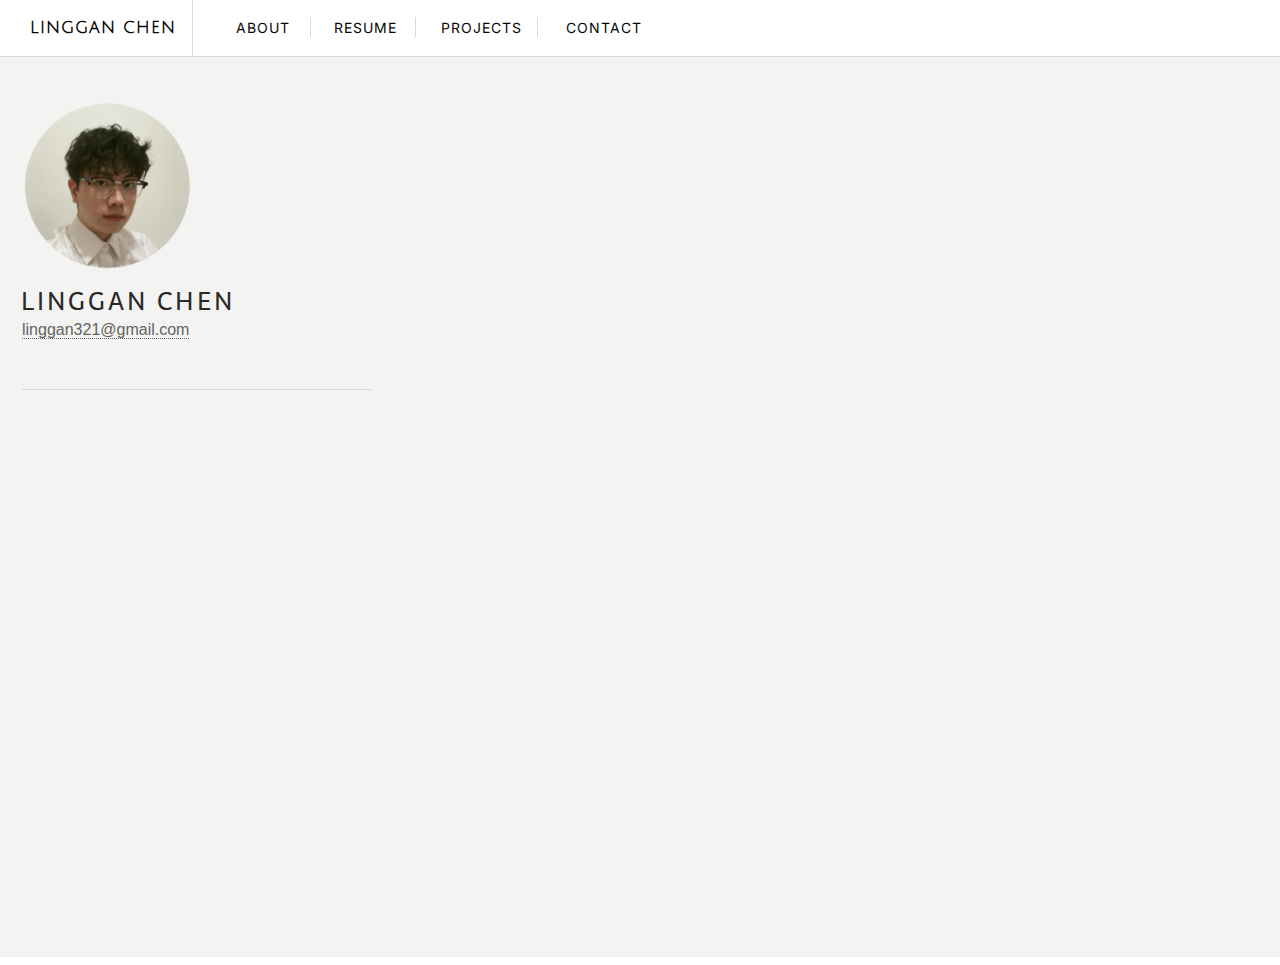
==== index.html @ 1384f7ac "Add files via upload" ====
<!DOCTYPE html>
<html lang="en">
    <head>
        <meta charset="UTF-8">
        <meta http-equiv="X-UA-Compatible" content="IE=edge">
        <meta name="viewport" content="width=device-width, initial-scale=1.0">
        <title> Linggan Chen </title>
        <link rel="stylesheet" href="style.css">
        <link rel="preconnect" href="https://fonts.googleapis.com">
        <link rel="preconnect" href="https://fonts.gstatic.com" crossorigin>
        <link href="https://fonts.googleapis.com/css2?family=Julius+Sans+One&display=swap" rel="stylesheet">
        <link href="https://fonts.googleapis.com/css2?family=Inter:wght@200&display=swap" rel="stylesheet">
        <link href="https://fonts.googleapis.com/css2?family=Sarala:wght@700&display=swap" rel="stylesheet">
    </head>   

    <body>
        <div class="header">
            <nav>
                <ul class="nav">
                <li id="name"><a href="index.html">Linggan Chen </a></li>
                <div class="vl"></div>
                <div class = 'section'>
                <li id="t1"><a href="index.html">About</a></li>
                <div class="v2"></div>
                <li id="t1"><a href="resume.html">Resume</a></li>
                <div class="v3"></div>
                <li id="t1"><a href="projects.html">Projects</a></li>
                <div class="v4"></div>
                <li id="t1"><a href="contact.html">Contact</a></li>
                </div>
                </ul>
            </nav>
        </div>
        <hr>
        <main>
            <div class="container">
                <img id = "photo" src="images/photo.png">
                <p id = "name2"> LINGGAN CHEN </p>
                <a href="mailto:linggan321@gmail.com" class="custom-mailto"> linggan321@gmail.com</a>
                <hr id = "hr1">
            </div>
        </main>
    </body>

</html>
---- style.css ----
body {
    font-family: Arial, sans-serif;
    margin-left: 0;
    margin-right: 0;
}

.header {
    display:block;
    justify-content: left;
    border: none;
    height:40px;
}
.container{
    height: 900px;
    width:auto;
    background-color: hsla(60, 8%, 95%, 0.965);
}
#photo{
    margin-top: 40px;
    height: 180px;
}
.custom-mailto{
    text-decoration: none; /* Remove underline (optional) */
    border-bottom: 1px dotted hsl(0, 0%, 39%); /* Add a dotted border */
    color: hsl(0, 0%, 39%);
    margin-left: 22px;
    margin-top: 0px;
}
.custom-mailto:hover {
    color: hsl(204, 50%, 47%);
    border-bottom: none;
}

#name2{
    font-family: 'Sarala', sans-serif;
    font-size: 25PX;
    letter-spacing: 3px;
    color: hsl(0, 3%, 16%);
    margin-left: 21px;
    margin-top: 0px;
    margin-bottom: 0px;
}
#name{
    font-family: 'Julius Sans One', sans-serif;
    justify-content: center;
    margin-top: 11px;
    margin-left:30px;
    font-weight: 700;
}

#t1{
    margin-right: 20px;
    margin-left: 20px;
}
hr{
    margin-bottom: 0;
}
.v2 {
    border-left: 1px solid hsl(0, 0%, 85%);
    height: 20px;
    position: absolute;
    left: 290px;
    top: 17px;
    margin-left: 20px;
    margin-right: 20px;
  }
.v3 {
    border-left: 1px solid hsl(0, 0%, 85%);
    height: 20px;
    position: absolute;
    left: 395px;
    top: 17px;
    margin-left: 20px;
    margin-right: 20px;
  }
  .v4 {
    border-left: 1px solid hsl(0, 0%, 85%);
    height: 20px;
    position: absolute;
    left: 517px;
    top: 17px;
    margin-left: 20px;
    margin-right: 20px;
  }
.section{
    font-family: 'Inter', sans-serif;
    font-size: 14px;
    margin-top: 11px;
    margin-left: 20px;
    margin-right: 40px;
}

hr{
    height:1px;
    background-color: hsl(0, 0%, 85%);
    border: none;
}

.vl {
    border-left: 1px solid hsl(0, 0%, 85%);
    height: 56px;
    position: absolute;
    left: 15%;
    top: 0;
}

#hr1 {
    margin-bottom: 0;
    margin-left: 22px;
    margin-top: 50px;
    width: 350px;
}
.nav {
    list-style: none;
    padding: 0;
    margin: 0;
    display: flex;
    gap: 20px;
}

.nav li {
    display: inline;
}

.nav a {
    text-decoration: none;
    color: #050505;
    text-transform: uppercase;
    letter-spacing: 1px;
}

.nav a:hover {
    color: #7c7979;
}
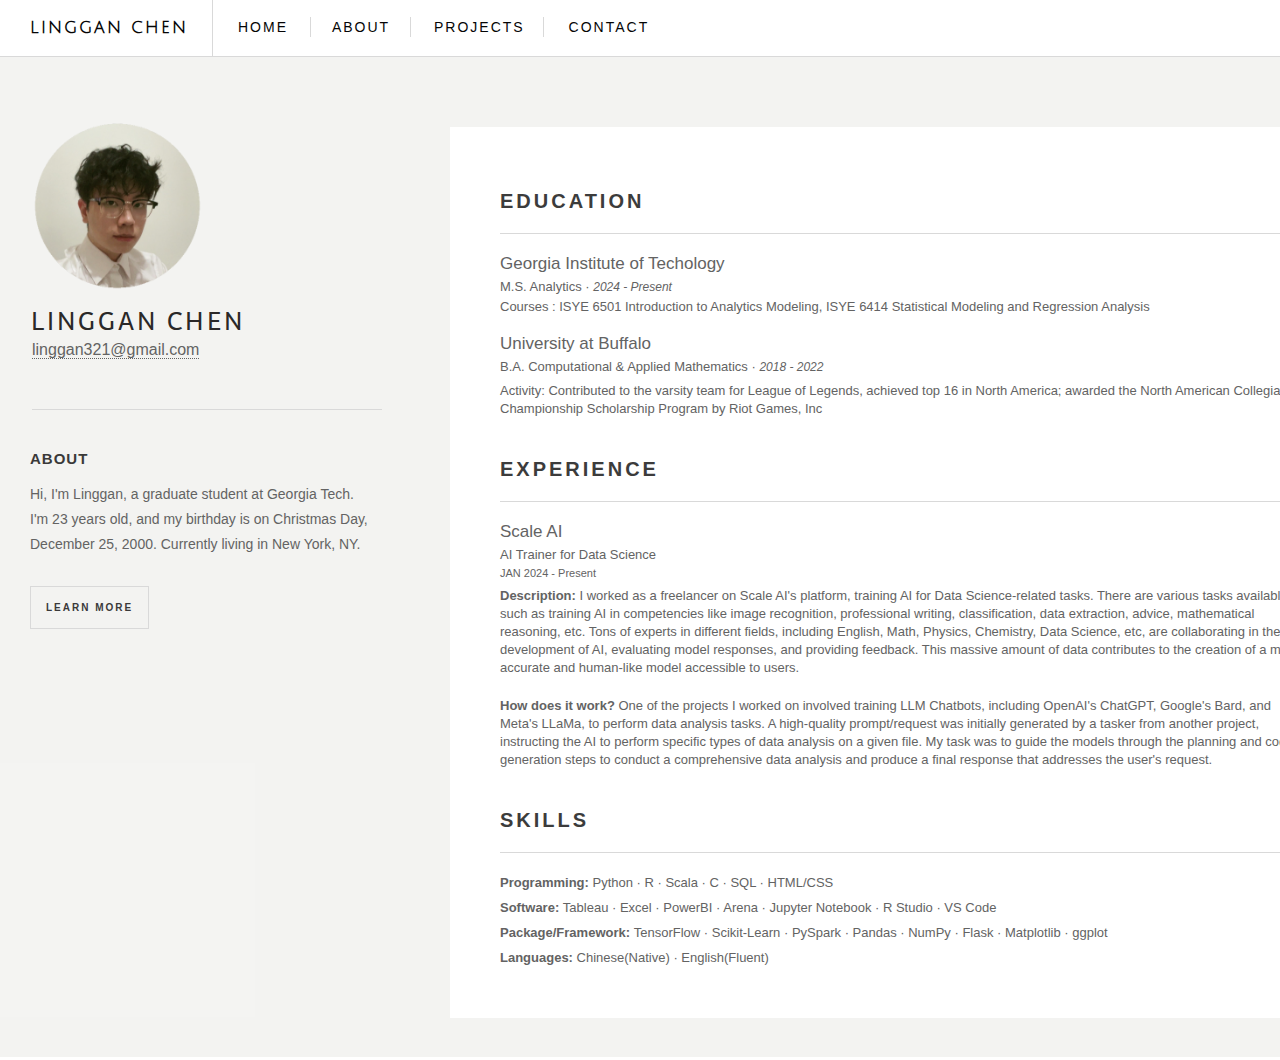
==== commit cd5de503: "Add files via upload" ====
--- a/index.html
+++ b/index.html
@@ -4,41 +4,113 @@
         <meta charset="UTF-8">
         <meta http-equiv="X-UA-Compatible" content="IE=edge">
         <meta name="viewport" content="width=device-width, initial-scale=1.0">
-        <title> Linggan Chen </title>
-        <link rel="stylesheet" href="style.css">
+        <title> About | Linggan Chen </title>
+        <link rel="stylesheet" href="CSS/style.css">
         <link rel="preconnect" href="https://fonts.googleapis.com">
         <link rel="preconnect" href="https://fonts.gstatic.com" crossorigin>
         <link href="https://fonts.googleapis.com/css2?family=Julius+Sans+One&display=swap" rel="stylesheet">
         <link href="https://fonts.googleapis.com/css2?family=Inter:wght@200&display=swap" rel="stylesheet">
         <link href="https://fonts.googleapis.com/css2?family=Sarala:wght@700&display=swap" rel="stylesheet">
+        <link rel="icon" type="image/png" sizes="16x16" href="images/ling.png">
     </head>   
 
     <body>
         <div class="header">
             <nav>
                 <ul class="nav">
-                <li id="name"><a href="index.html">Linggan Chen </a></li>
+                <li id="name"><a href="home.html">Linggan Chen </a></li>
                 <div class="vl"></div>
                 <div class = 'section'>
-                <li id="t1"><a href="index.html">About</a></li>
+                <li id="t1"><a href="home.html">HOME</a></li>
                 <div class="v2"></div>
-                <li id="t1"><a href="resume.html">Resume</a></li>
+                <li id="t1"><a href="index.html">ABOUT</a></li>
                 <div class="v3"></div>
-                <li id="t1"><a href="projects.html">Projects</a></li>
+                <li id="t1"><a href="projects.html">PROJECTS</a></li>
                 <div class="v4"></div>
-                <li id="t1"><a href="contact.html">Contact</a></li>
+                <li id="t1"><a href="contact.html">CONTACT</a></li>
                 </div>
                 </ul>
             </nav>
         </div>
         <hr>
-        <main>
+        <main style="height: 1000px;">
             <div class="container">
+
+                <div class = "left">
                 <img id = "photo" src="images/photo.png">
                 <p id = "name2"> LINGGAN CHEN </p>
                 <a href="mailto:linggan321@gmail.com" class="custom-mailto"> linggan321@gmail.com</a>
                 <hr id = "hr1">
+                <p id="about">About </p>
+                <div class ="intro_container">
+                <p id="intro">Hi, I'm Linggan, a graduate student at Georgia Tech.
+                     <br>I'm 23 years old, and my birthday is on Christmas Day, December 25, 2000.
+                    Currently living in New York, NY.</p>
+                </div>
+                <div class="more">
+                    <a href="projects.html">LEARN MORE</a>
+                </div>
+                </div>
+
+
+                <div class="right">
+                    <h1> EDUCATION </h1>
+                    <hr style="margin-top: 20px; margin-bottom: 20px;">
+                    <div class="education">
+                        <a href="https://en.wikipedia.org/wiki/Georgia_Tech" target="_blank">
+                             Georgia Institute of Techology</a>
+                        <p>M.S.  Analytics · <span style="font-size: 12px; font-style: italic;"> 2024 - Present </span></p> 
+                        <p style="margin-bottom: 20px;">
+                            Courses : 
+                            ISYE 6501 Introduction to Analytics Modeling, 
+                            ISYE 6414 Statistical Modeling and Regression Analysis
+                        </p> 
+
+                        <a href="https://en.wikipedia.org/wiki/University_at_Buffalo" target="_blank" >
+                            University at Buffalo </a>
+                        <p>B.A.  Computational & Applied Mathematics · <span style="font-size: 12px; font-style: italic;"> 2018 - 2022 </span></p>
+                        <p style="margin-top: 8px; font-size: 13px; margin-bottom: 20px; line-height: 18px;">
+                            Activity: Contributed to the varsity team for League of Legends, achieved top 16 in North
+                             America; awarded the North American Collegiate Championship Scholarship Program by Riot Games, Inc
+                        </p>
+                    </div>
+
+
+                    <h1 style="margin-top: 40px;"> EXPERIENCE </h1>
+                    <hr style="margin-top: 20px; margin-bottom: 20px; height:0.5px;">
+                    <div class="education">
+                        <p style="font-size: 17px;">Scale AI </p> 
+                        <p>AI Trainer for Data Science </p> 
+                        <p style="font-size: 11px;">JAN 2024 - Present </p>
+                        <p style="margin-top: 8px; font-size: 13px; margin-bottom: 20px; line-height: 18px;">
+                        <span style= "font-weight: bold;"> Description:</span> I worked as a freelancer on Scale AI's platform, 
+                        training AI for Data Science-related tasks. There are various tasks available, such as training AI in competencies like image
+                        recognition, professional writing, classification, data extraction, advice, mathematical reasoning, etc.
+                        Tons of experts in different fields, including English, Math, Physics, 
+                        Chemistry, Data Science, etc, are collaborating in the development of AI, 
+                        evaluating model responses, and providing feedback.
+                        This massive amount of data contributes to the creation of a more accurate and human-like model accessible to users.
+                        </p>
+                        <p style="font-size: 13px; margin-bottom: 20px; line-height: 18px;">
+                        <span style= "font-weight: bold;">How does it work?</span> One of the projects I worked on involved training LLM Chatbots, including OpenAI's ChatGPT, Google's Bard, and Meta's LLaMa, to perform data analysis tasks. A high-quality prompt/request was initially generated by a tasker from another project, instructing the AI to perform specific types of data analysis on a given file. My task was to guide the models through the planning and code generation steps to conduct a comprehensive data analysis and produce a final response that addresses the user's request.
+                        </p>
+                    </div>
+
+                    <h1 style="margin-top: 40px;"> SKILLS </h1>
+                    <hr style="margin-top: 20px; margin-bottom: 20px;">
+                    <div style="line-height: 20px;" class="education">
+    
+                        <p> <span style= "font-weight: bold;"> Programming: </span> Python · R · Scala · C · SQL · HTML/CSS</p>
+                        <p> <span style= "font-weight: bold;">Software: </span>Tableau · Excel · PowerBI · Arena · Jupyter Notebook · R Studio · VS Code</p>
+                        <p> <span style= "font-weight: bold;">Package/Framework: </span>TensorFlow · Scikit-Learn · PySpark · Pandas · NumPy · Flask · Matplotlib · ggplot</p>
+                        <p> <span style= "font-weight: bold;"> Languages: </span> Chinese(Native) · English(Fluent)</p>
+                    </div>
+
+                </div>
+        
             </div>
+            
+            
         </main>
     </body>
 
--- a/CSS/style.css
+++ b/CSS/style.css
@@ -0,0 +1,306 @@
+body {
+    font-family: Arial, sans-serif;
+    margin-left: 0;
+    margin-right: 0;
+}
+main{
+    background-color: hsla(60, 8%, 95%, 0.965);
+    margin-bottom: -5px;
+    height: 100vh;
+}
+.header {
+    display:block;
+    justify-content:left;
+    border: none;
+    height:40px;
+    z-index: 1000;
+    
+}
+
+.container{
+    height: 100vh;
+    width:auto;
+    display: inline-block;
+}
+
+.right{
+    margin-left: 450px;
+    margin-top: 70px;
+    height: max-content;
+    width: 800px;
+    background-color: hsl(0, 0%, 100%);
+    position: absolute;
+    padding: 50px;
+}
+
+.left{
+    margin-left: 10px;
+    margin-top: 20px;
+    position: absolute;
+}
+
+#photo{
+    margin-top: 40px;
+    height: 180px;
+}
+
+.custom-mailto{
+    text-decoration: none; /* Remove underline (optional) */
+    border-bottom: 1px dotted hsl(0, 0%, 39%); /* Add a dotted border */
+    color: hsl(0, 0%, 39%);
+    margin-left: 22px;
+    margin-top: 0px;
+}
+.custom-mailto:hover {
+    color: hsl(204, 50%, 47%);
+    border-bottom: none;
+}
+
+#name2{
+    font-family: 'Sarala', sans-serif;
+    font-size: 25PX;
+    letter-spacing: 3px;
+    color: hsl(0, 3%, 16%);
+    margin-left: 21px;
+    margin-top: 0px;
+    margin-bottom: 0px;
+}
+#name{
+    font-family: 'Julius Sans One', sans-serif;
+    justify-content: center;
+    margin-top: 11px;
+    margin-left:30px;
+    font-weight: 700;
+}
+
+#t1{
+    margin-right: 20px;
+    margin-left: 20px;
+}
+hr{
+    margin-bottom: 0;
+}
+.v2 {
+    border-left: 1px solid hsl(0, 0%, 85%);
+    height: 20px;
+    position: absolute;
+    left: 310px;
+    top: 17px;
+  }
+.v3 {
+    border-left: 1px solid hsl(0, 0%, 85%);
+    height: 20px;
+    position: absolute;
+    left: 410px;
+    top: 17px;
+  }
+  .v4 {
+    border-left: 1px solid hsl(0, 0%, 85%);
+    height: 20px;
+    position: absolute;
+    left: 543px;
+    top: 17px;
+  }
+.vl {
+    border-left: 1px solid hsl(0, 0%, 85%);
+    position: absolute;
+    height: 56px;
+    left: 212px;
+    top: 0px;
+}
+.section{
+    font-family: Arial, sans-serif;
+    font-size: 14px;
+    margin-top: 11px;
+    margin-left: 10px;
+}
+
+hr{
+    height:1px;
+    background-color: hsl(0, 0%, 85%);
+    border: none;
+}
+
+
+#hr1 {
+    margin-bottom: 0;
+    margin-left: 22px;
+    margin-top: 50px;
+    width: 350px;
+}
+.nav {
+    list-style: none;
+    padding: 0;
+    margin: 0;
+    display: flex;
+    gap: 20px;
+}
+
+.nav li {
+    display: inline;
+}
+
+.nav a {
+    text-decoration: none;
+    color: #050505;
+    text-transform: uppercase;
+    letter-spacing: 2px;
+}
+
+.nav a:hover {
+    color: #7c7979;
+}
+
+h1{
+    font-family: Arial, sans-serif;
+    letter-spacing: 3px;
+    color: rgb(60, 60, 60);
+    font-size: 20px;
+    font-weight: 900;
+}
+
+p a {
+    text-decoration: none;
+    border-bottom: 1px dotted hsl(0, 0%, 39%); /* Add a dotted border */
+    color: hsl(0, 0%, 39%);
+}  
+
+p a:hover {
+    color: hsl(204, 50%, 47%);
+    border-bottom: none;
+}
+
+#about{
+    margin-top: 40px;
+    margin-left: 20px;
+    font-family: Arial, sans-serif;
+    color: rgb(58, 57, 57);
+    text-transform: uppercase;
+    font-size: 15px;
+    font-weight: 700;
+    letter-spacing: 1px;
+}
+
+#intro{
+    margin-left: 20px;
+    font-family: Arial, sans-serif;
+    color: hsl(0, 0%, 39%);
+    font-size: 14px;
+    font-weight: 500;
+    line-height: 25px;
+}
+
+.intro_container{
+    border: none;
+    width: 370px;
+}
+
+.more{
+    margin-top: 40px;
+    margin-left: 20px;
+}
+.more a {
+    height: max-content;
+    width: max-content;
+    padding: 15px;
+    border: solid hsl(0, 0%, 85%);
+    border-width: 1px;
+    font-family: Arial, sans-serif;
+    font-size: 10px;
+    font-weight: 700;
+    text-decoration: none;
+    color: rgb(58, 57, 57);
+    text-transform: uppercase;
+    letter-spacing: 2px;
+}
+
+.more a:hover {
+    color: hsl(204, 50%, 47%);
+}
+
+
+.links{
+    list-style: none;
+    padding: 0;
+    margin: 0;
+    display: flex;
+    gap: 20px;
+}
+
+.links li {
+    margin-top: 40px;
+}
+
+.links a:hover {
+    color: hsl(204, 50%, 47%);
+}
+
+.banner {
+    position: relative;
+    text-align: center;
+    overflow: hidden;
+}
+
+/* Style for the text overlay */
+.banner .text {
+    margin-top: 40px;
+    width: 781px;
+    height: 60px;
+    position: absolute;
+    top: 0%; /* Adjust as needed to vertically center the text */
+    left: 50%; /* Adjust as needed to horizontally center the text */
+    transform: translate(-50%, -50%); /* Center the text */
+    background-color: rgba(234, 227, 227, 0.7); /* Background color with transparency */
+    color: hsl(0, 0%, 24%); /* Text color */
+    padding: 10px; /* Padding around the text */
+}
+
+.banner .text1 {
+    margin-top: 40px;
+    width: 781px;
+    height: 60px;
+    position: absolute;
+    top: 0%; /* Adjust as needed to vertically center the text */
+    left: 50%; /* Adjust as needed to horizontally center the text */
+    transform: translate(-50%, -50%); /* Center the text */
+    background-color: #b274e5fc;/* Background color with transparency */
+    color: hsl(0, 0%, 100%); /* Text color */
+    padding: 10px; /* Padding around the text */
+}
+.banner img{
+    margin-top: 79px;
+}
+
+.banner:hover  img{
+    transform: scale(1.03);
+}
+.text h2{
+    font-family: 'Julius Sans One', sans-serif;
+    margin-top: 0px;
+    margin-bottom: 0px;
+}
+
+.text1 h2{
+    font-family: 'Julius Sans One', sans-serif;
+    margin-top: 0px;
+    margin-bottom: 0px;
+}
+
+.education{
+    font-family: Arial, sans-serif; 
+}
+
+.education a{
+    text-decoration: none;
+    color: hsl(0, 0%, 39%);
+    font-size: 17px;
+}
+.education a:hover{
+    color: hsl(204, 50%, 47%);
+}
+.education p{
+    margin-top: 5px;
+    color: hsl(0, 0%, 39%);
+    font-size: 13px;
+    margin-bottom: 0px;
+}